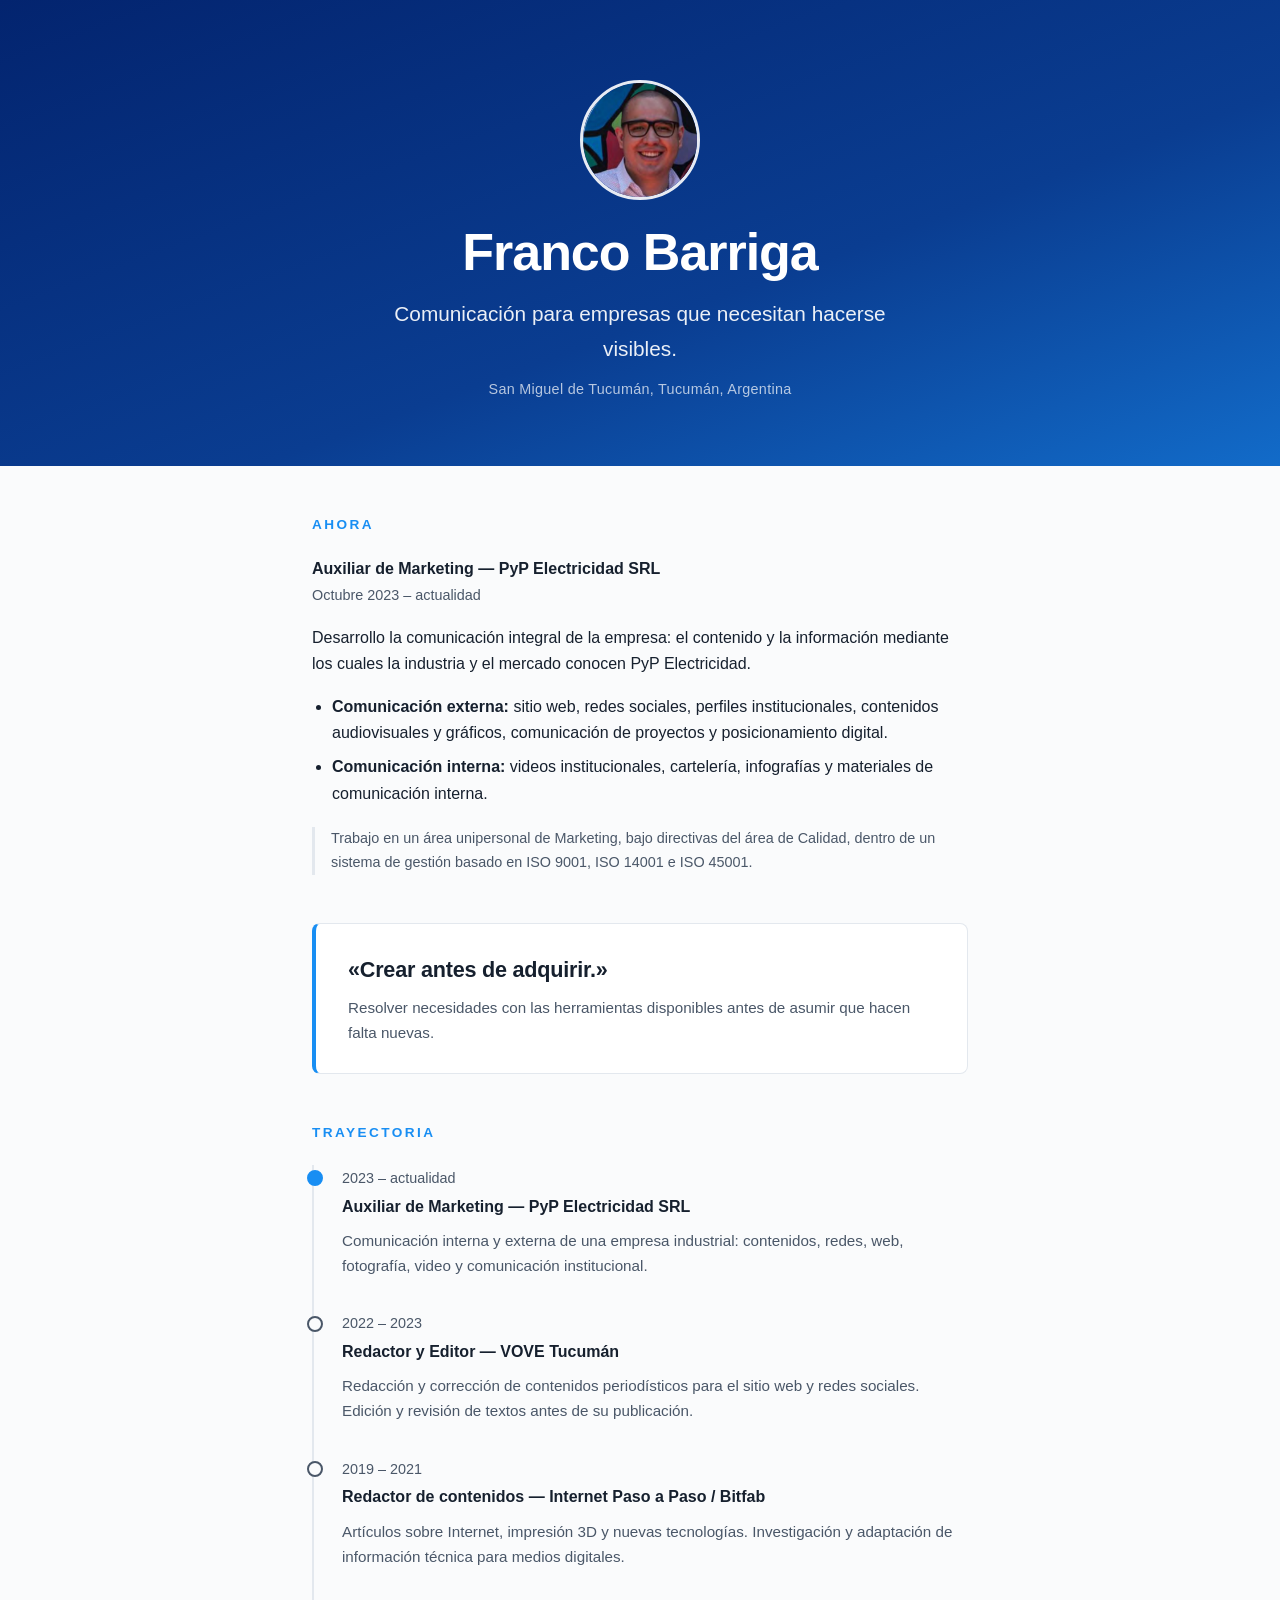
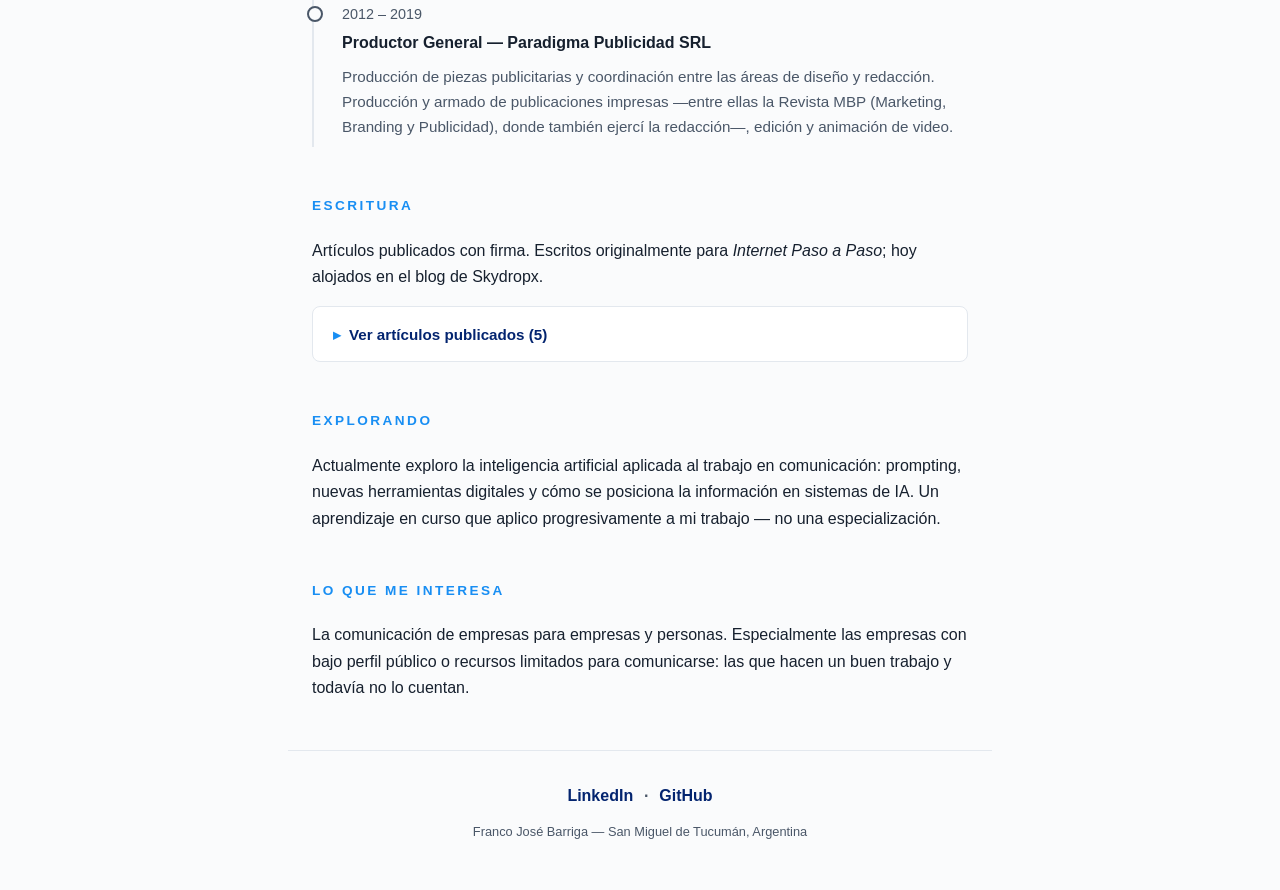
==== index.html @ 43a4e94f "Add files via upload" ====
<!DOCTYPE html>
<html lang="es">
<head>
  <meta charset="UTF-8">
  <meta name="viewport" content="width=device-width, initial-scale=1.0">
  <title>Franco Barriga — Comunicación y marketing</title>
  <meta name="description" content="Franco Barriga. Comunicación para empresas que necesitan hacerse visibles. Comunicación integral en PyP Electricidad, San Miguel de Tucumán, Argentina. Trayectoria en publicidad, redacción, periodismo y contenidos sobre tecnología.">
  <link rel="canonical" href="https://francobarriga.github.io/">
  <meta name="robots" content="index, follow">

  <!-- Open Graph -->
  <meta property="og:type" content="profile">
  <meta property="og:title" content="Franco Barriga — Comunicación y marketing">
  <meta property="og:description" content="Comunicación para empresas que necesitan hacerse visibles. Comunicación integral en PyP Electricidad, Tucumán, Argentina.">
  <meta property="og:url" content="https://francobarriga.github.io/">
  <meta property="og:locale" content="es_AR">
  <meta property="og:image" content="https://francobarriga.github.io/avatar.png">
  <meta property="profile:first_name" content="Franco">
  <meta property="profile:last_name" content="Barriga">

  <meta name="twitter:card" content="summary">
  <meta name="twitter:title" content="Franco Barriga — Comunicación y marketing">
  <meta name="twitter:description" content="Comunicación para empresas que necesitan hacerse visibles. Tucumán, Argentina.">

  <link rel="icon" type="image/svg+xml" href="favicon.svg">
  <link rel="stylesheet" href="styles.css">

  <script type="application/ld+json">
  {
    "@context": "https://schema.org",
    "@graph": [
      {
        "@type": "WebSite",
        "@id": "https://francobarriga.github.io/#website",
        "url": "https://francobarriga.github.io/",
        "name": "Franco Barriga",
        "inLanguage": "es"
      },
      {
        "@type": "ProfilePage",
        "@id": "https://francobarriga.github.io/#profilepage",
        "url": "https://francobarriga.github.io/",
        "name": "Franco Barriga — Comunicación y marketing",
        "isPartOf": { "@id": "https://francobarriga.github.io/#website" },
        "inLanguage": "es",
        "mainEntity": { "@id": "https://francobarriga.github.io/#person" }
      },
      {
        "@type": "Person",
        "@id": "https://francobarriga.github.io/#person",
        "name": "Franco José Barriga",
        "alternateName": "Franco Barriga",
        "url": "https://francobarriga.github.io/",
        "jobTitle": "Auxiliar de Marketing",
        "description": "Comunicación y marketing. Comunicación integral en PyP Electricidad, San Miguel de Tucumán, Argentina.",
        "image": "https://francobarriga.github.io/avatar.png",
        "worksFor": {
          "@type": "Organization",
          "name": "PyP Electricidad SRL",
          "url": "https://www.pypelectricidad.com.ar",
          "sameAs": "https://www.linkedin.com/company/pypelectricidad"
        },
        "address": {
          "@type": "PostalAddress",
          "addressLocality": "San Miguel de Tucumán",
          "addressRegion": "Tucumán",
          "addressCountry": "AR"
        },
        "knowsAbout": [
          "comunicación empresarial",
          "comunicación B2B",
          "comunicación industrial",
          "creación de contenidos",
          "redacción",
          "marketing digital",
          "periodismo digital"
        ],
        "sameAs": [
          "https://www.linkedin.com/in/francobarriga/",
          "https://github.com/francobarriga"
        ]
      }
    ]
  }
  </script>
</head>
<body>

  <header class="hero">
    <img class="avatar" src="avatar.png" alt="Franco Barriga" width="120" height="120">
    <h1>Franco Barriga</h1>
    <p class="tagline">Comunicación para empresas que necesitan hacerse visibles.</p>
    <p class="location">San Miguel de Tucumán, Tucumán, Argentina</p>
  </header>

  <main>

    <section id="ahora">
      <h2>Ahora</h2>
      <p class="role"><strong>Auxiliar de Marketing — PyP Electricidad SRL</strong><br>
      <span class="period">Octubre 2023 – actualidad</span></p>
      <p>Desarrollo la comunicación integral de la empresa: el contenido y la información mediante los cuales la industria y el mercado conocen PyP Electricidad.</p>
      <ul>
        <li><strong>Comunicación externa:</strong> sitio web, redes sociales, perfiles institucionales, contenidos audiovisuales y gráficos, comunicación de proyectos y posicionamiento digital.</li>
        <li><strong>Comunicación interna:</strong> videos institucionales, cartelería, infografías y materiales de comunicación interna.</li>
      </ul>
      <p class="note">Trabajo en un área unipersonal de Marketing, bajo directivas del área de Calidad, dentro de un sistema de gestión basado en ISO 9001, ISO 14001 e ISO 45001.</p>
    </section>

    <section id="principio">
      <blockquote>
        <p>«Crear antes de adquirir.»</p>
        <cite>Resolver necesidades con las herramientas disponibles antes de asumir que hacen falta nuevas.</cite>
      </blockquote>
    </section>

    <section id="trayectoria">
      <h2>Trayectoria</h2>
      <ol class="timeline">
        <li class="current">
          <span class="period">2023 – actualidad</span>
          <strong>Auxiliar de Marketing — PyP Electricidad SRL</strong>
          <p>Comunicación interna y externa de una empresa industrial: contenidos, redes, web, fotografía, video y comunicación institucional.</p>
        </li>
        <li>
          <span class="period">2022 – 2023</span>
          <strong>Redactor y Editor — VOVE Tucumán</strong>
          <p>Redacción y corrección de contenidos periodísticos para el sitio web y redes sociales. Edición y revisión de textos antes de su publicación.</p>
        </li>
        <li>
          <span class="period">2019 – 2021</span>
          <strong>Redactor de contenidos — Internet Paso a Paso / Bitfab</strong>
          <p>Artículos sobre Internet, impresión 3D y nuevas tecnologías. Investigación y adaptación de información técnica para medios digitales.</p>
        </li>
        <li>
          <span class="period">2012 – 2019</span>
          <strong>Productor General — Paradigma Publicidad SRL</strong>
          <p>Producción de piezas publicitarias y coordinación entre las áreas de diseño y redacción. Producción y armado de publicaciones impresas —entre ellas la Revista MBP (Marketing, Branding y Publicidad), donde también ejercí la redacción—, edición y animación de video.</p>
        </li>
      </ol>
    </section>

    <section id="escritura">
      <h2>Escritura</h2>
      <p>Artículos publicados con firma. Escritos originalmente para <em>Internet Paso a Paso</em>; hoy alojados en el blog de Skydropx.</p>
      <details class="articles-toggle">
        <summary>Ver artículos publicados (5)</summary>
        <ul class="articles">
          <li><a href="https://blog.skydropx.com/facturacion-electronica/" rel="noopener">Facturación electrónica: qué es y cómo se hace</a></li>
          <li><a href="https://blog.skydropx.com/webhook/" rel="noopener">Webhook: qué es y para qué sirve en tu negocio</a></li>
          <li><a href="https://blog.skydropx.com/google-academico/" rel="noopener">Google Académico: qué es y cómo filtrar resultados</a></li>
          <li><a href="https://blog.skydropx.com/formato-de-acta-constitutiva-de-una-empresa/" rel="noopener">Formato de acta constitutiva de una empresa</a></li>
          <li><a href="https://blog.skydropx.com/como-darse-de-alta-con-un-agente-aduanal/" rel="noopener">Cómo darse de alta con un agente aduanal</a></li>
        </ul>
      </details>
    </section>

    <section id="explorando">
      <h2>Explorando</h2>
      <p>Actualmente exploro la inteligencia artificial aplicada al trabajo en comunicación: prompting, nuevas herramientas digitales y cómo se posiciona la información en sistemas de IA. Un aprendizaje en curso que aplico progresivamente a mi trabajo — no una especialización.</p>
    </section>

    <section id="intereses">
      <h2>Lo que me interesa</h2>
      <p>La comunicación de empresas para empresas y personas. Especialmente las empresas con bajo perfil público o recursos limitados para comunicarse: las que hacen un buen trabajo y todavía no lo cuentan.</p>
    </section>

  </main>

  <footer>
    <p class="profiles">
      <a href="https://www.linkedin.com/in/francobarriga/" rel="noopener me">LinkedIn</a>
      <span aria-hidden="true">·</span>
      <a href="https://github.com/francobarriga" rel="noopener me">GitHub</a>
    </p>
    <p class="small">Franco José Barriga — San Miguel de Tucumán, Argentina</p>
  </footer>

</body>
</html>
---- styles.css ----
:root {
  --ink: #16202e;
  --ink-soft: #4a5768;
  --accent: #188ef3;
  --accent-dark: #03246f;
  --bg: #fafbfc;
  --bg-card: #ffffff;
  --line: #e3e8ee;
  --max: 44rem;
}

* { box-sizing: border-box; margin: 0; padding: 0; }

html { scroll-behavior: smooth; }

body {
  font-family: -apple-system, BlinkMacSystemFont, "Segoe UI", Roboto, "Helvetica Neue", Arial, sans-serif;
  color: var(--ink);
  background: var(--bg);
  line-height: 1.65;
  -webkit-font-smoothing: antialiased;
}

/* ---------- Hero ---------- */

.hero {
  background: linear-gradient(160deg, var(--accent-dark) 0%, #0a3d91 60%, var(--accent) 130%);
  color: #fff;
  text-align: center;
  padding: 5rem 1.5rem 4rem;
}

.avatar {
  width: 7.5rem;
  height: 7.5rem;
  margin: 0 auto 1.5rem;
  border-radius: 50%;
  border: 3px solid rgba(255, 255, 255, 0.9);
  display: block;
  object-fit: cover;
}

.hero h1 {
  font-size: clamp(2.25rem, 6vw, 3.25rem);
  font-weight: 800;
  letter-spacing: -0.02em;
  line-height: 1.1;
}

.tagline {
  margin-top: 1rem;
  font-size: clamp(1.05rem, 2.5vw, 1.3rem);
  font-weight: 400;
  color: rgba(255, 255, 255, 0.92);
  max-width: 34rem;
  margin-inline: auto;
}

.location {
  margin-top: 0.75rem;
  font-size: 0.9rem;
  color: rgba(255, 255, 255, 0.7);
  letter-spacing: 0.02em;
}

/* ---------- Layout ---------- */

main {
  max-width: var(--max);
  margin: 0 auto;
  padding: 0 1.5rem;
}

section {
  padding: 3rem 0 0;
}

h2 {
  font-size: 0.85rem;
  text-transform: uppercase;
  letter-spacing: 0.18em;
  color: var(--accent);
  margin-bottom: 1.25rem;
}

p + p, ul { margin-top: 1rem; }

ul { padding-left: 1.25rem; }
li { margin-top: 0.5rem; }

.role .period, .period {
  color: var(--ink-soft);
  font-size: 0.9rem;
}

.note {
  margin-top: 1.25rem;
  font-size: 0.9rem;
  color: var(--ink-soft);
  border-left: 3px solid var(--line);
  padding-left: 1rem;
}

a { color: var(--accent-dark); }
a:hover { color: var(--accent); }

/* ---------- Principio ---------- */

blockquote {
  background: var(--bg-card);
  border: 1px solid var(--line);
  border-left: 4px solid var(--accent);
  border-radius: 0.5rem;
  padding: 1.75rem 2rem;
}

blockquote p {
  font-size: 1.35rem;
  font-weight: 700;
  letter-spacing: -0.01em;
}

blockquote cite {
  display: block;
  margin-top: 0.5rem;
  font-style: normal;
  font-size: 0.95rem;
  color: var(--ink-soft);
}

/* ---------- Timeline ---------- */

.timeline {
  list-style: none;
  padding-left: 0;
}

.timeline li {
  position: relative;
  padding: 0 0 2rem 1.75rem;
  border-left: 2px solid var(--line);
  margin-top: 0;
}

.timeline li::before {
  content: "";
  position: absolute;
  left: -7px;
  top: 0.35rem;
  width: 12px;
  height: 12px;
  border-radius: 50%;
  background: var(--bg);
  border: 2px solid var(--ink-soft);
}

.timeline li.current::before {
  border-color: var(--accent);
  background: var(--accent);
}

.timeline li:last-child { padding-bottom: 0.5rem; }

.timeline strong { display: block; margin-top: 0.15rem; }
.timeline p { margin-top: 0.5rem; color: var(--ink-soft); font-size: 0.95rem; }

/* ---------- Artículos ---------- */

.articles-toggle {
  margin-top: 1rem;
  background: var(--bg-card);
  border: 1px solid var(--line);
  border-radius: 0.5rem;
}

.articles-toggle summary {
  cursor: pointer;
  padding: 0.9rem 1.25rem;
  font-weight: 600;
  font-size: 0.95rem;
  color: var(--accent-dark);
  list-style: none;
  display: flex;
  align-items: center;
  gap: 0.5rem;
  user-select: none;
}

.articles-toggle summary::before {
  content: "▸";
  color: var(--accent);
  transition: transform 0.15s ease;
}

.articles-toggle[open] summary::before {
  transform: rotate(90deg);
}

.articles-toggle summary:hover { color: var(--accent); }

.articles-toggle .articles {
  padding: 0 1.25rem 0.5rem;
  margin-top: 0;
}

.articles {
  list-style: none;
  padding-left: 0;
}

.articles li {
  padding: 0.65rem 0;
  border-bottom: 1px solid var(--line);
}

.articles li::before {
  content: "→";
  color: var(--accent);
  margin-right: 0.6rem;
}

.articles a { text-decoration: none; }
.articles a:hover { text-decoration: underline; }

/* ---------- Footer ---------- */

footer {
  max-width: var(--max);
  margin: 3rem auto 0;
  padding: 2rem 1.5rem 3rem;
  border-top: 1px solid var(--line);
  text-align: center;
}

.profiles { font-weight: 600; }
.profiles a { text-decoration: none; margin: 0 0.4rem; }
.profiles a:hover { text-decoration: underline; }
.profiles span { color: var(--ink-soft); }

.small {
  margin-top: 0.75rem;
  font-size: 0.8rem;
  color: var(--ink-soft);
}

/* ---------- Responsive / print ---------- */

@media (max-width: 480px) {
  .hero { padding: 3.5rem 1.25rem 3rem; }
  blockquote { padding: 1.25rem 1.25rem; }
}
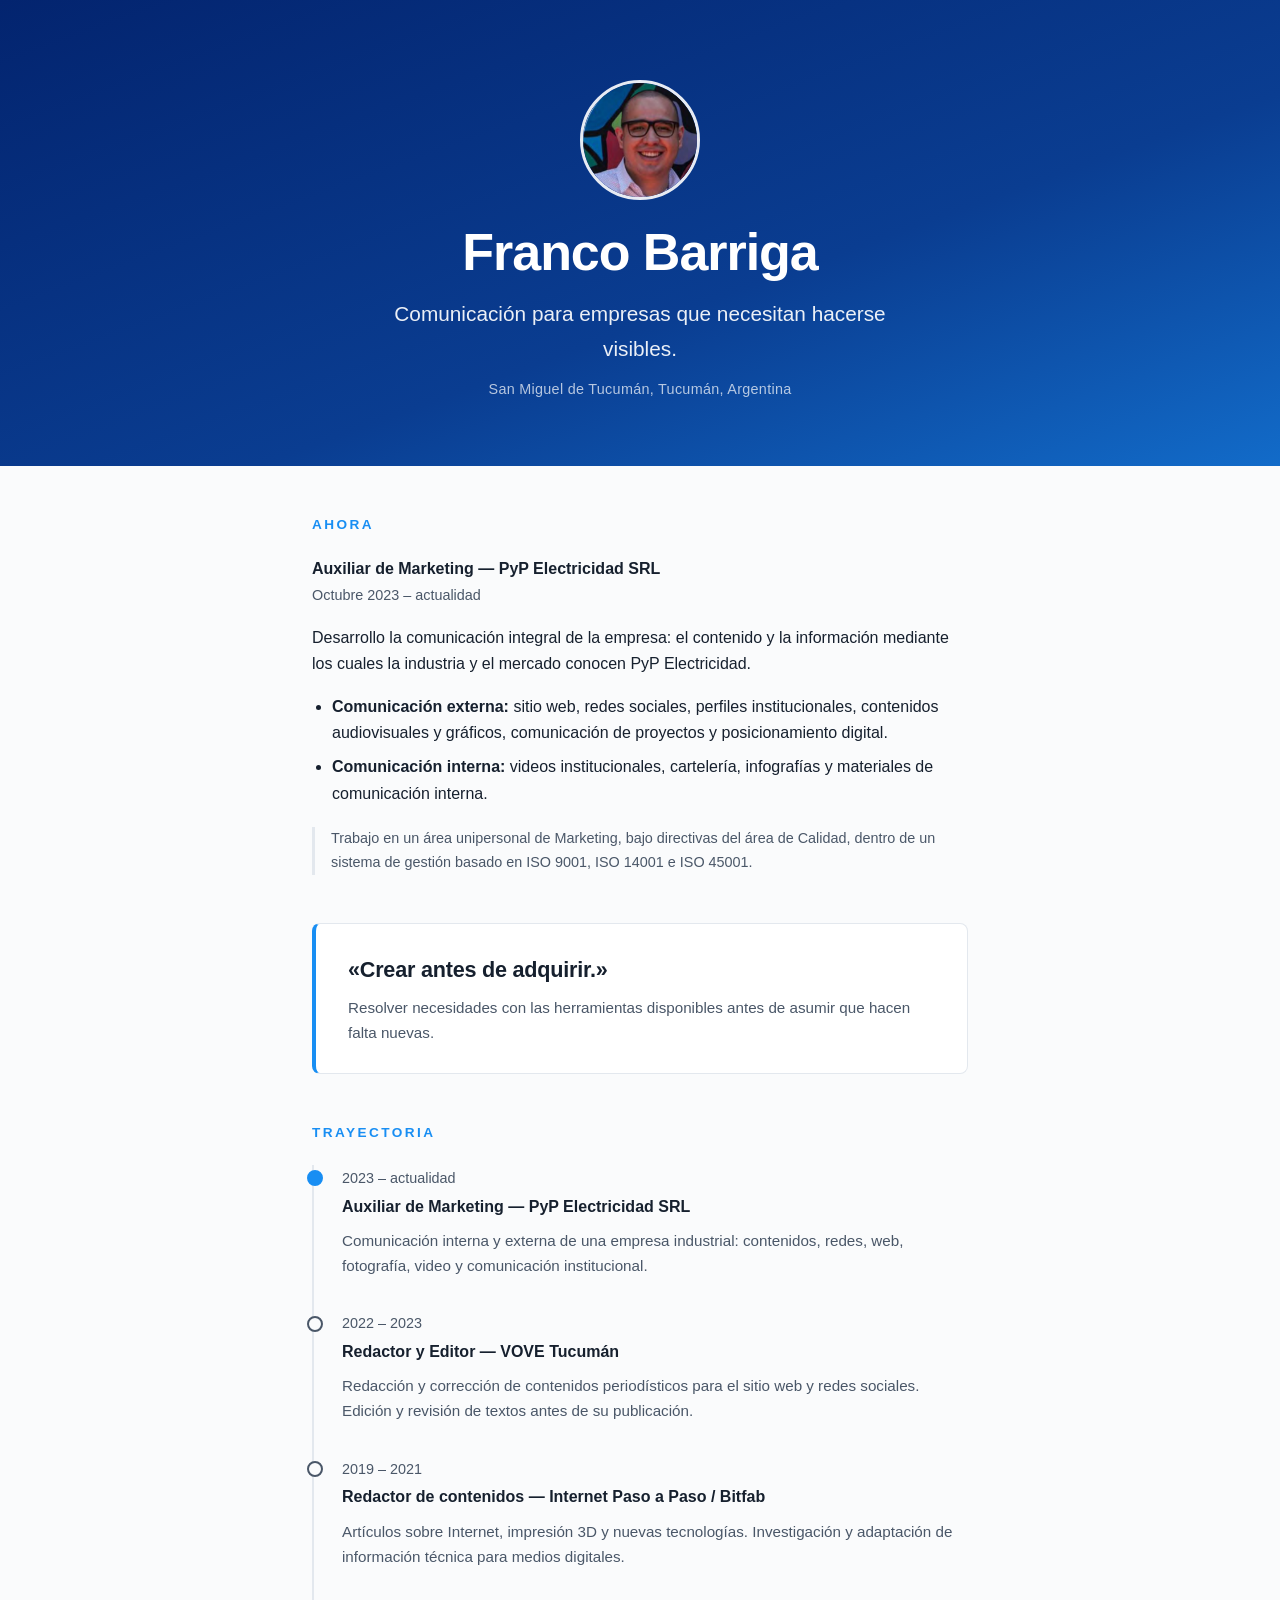
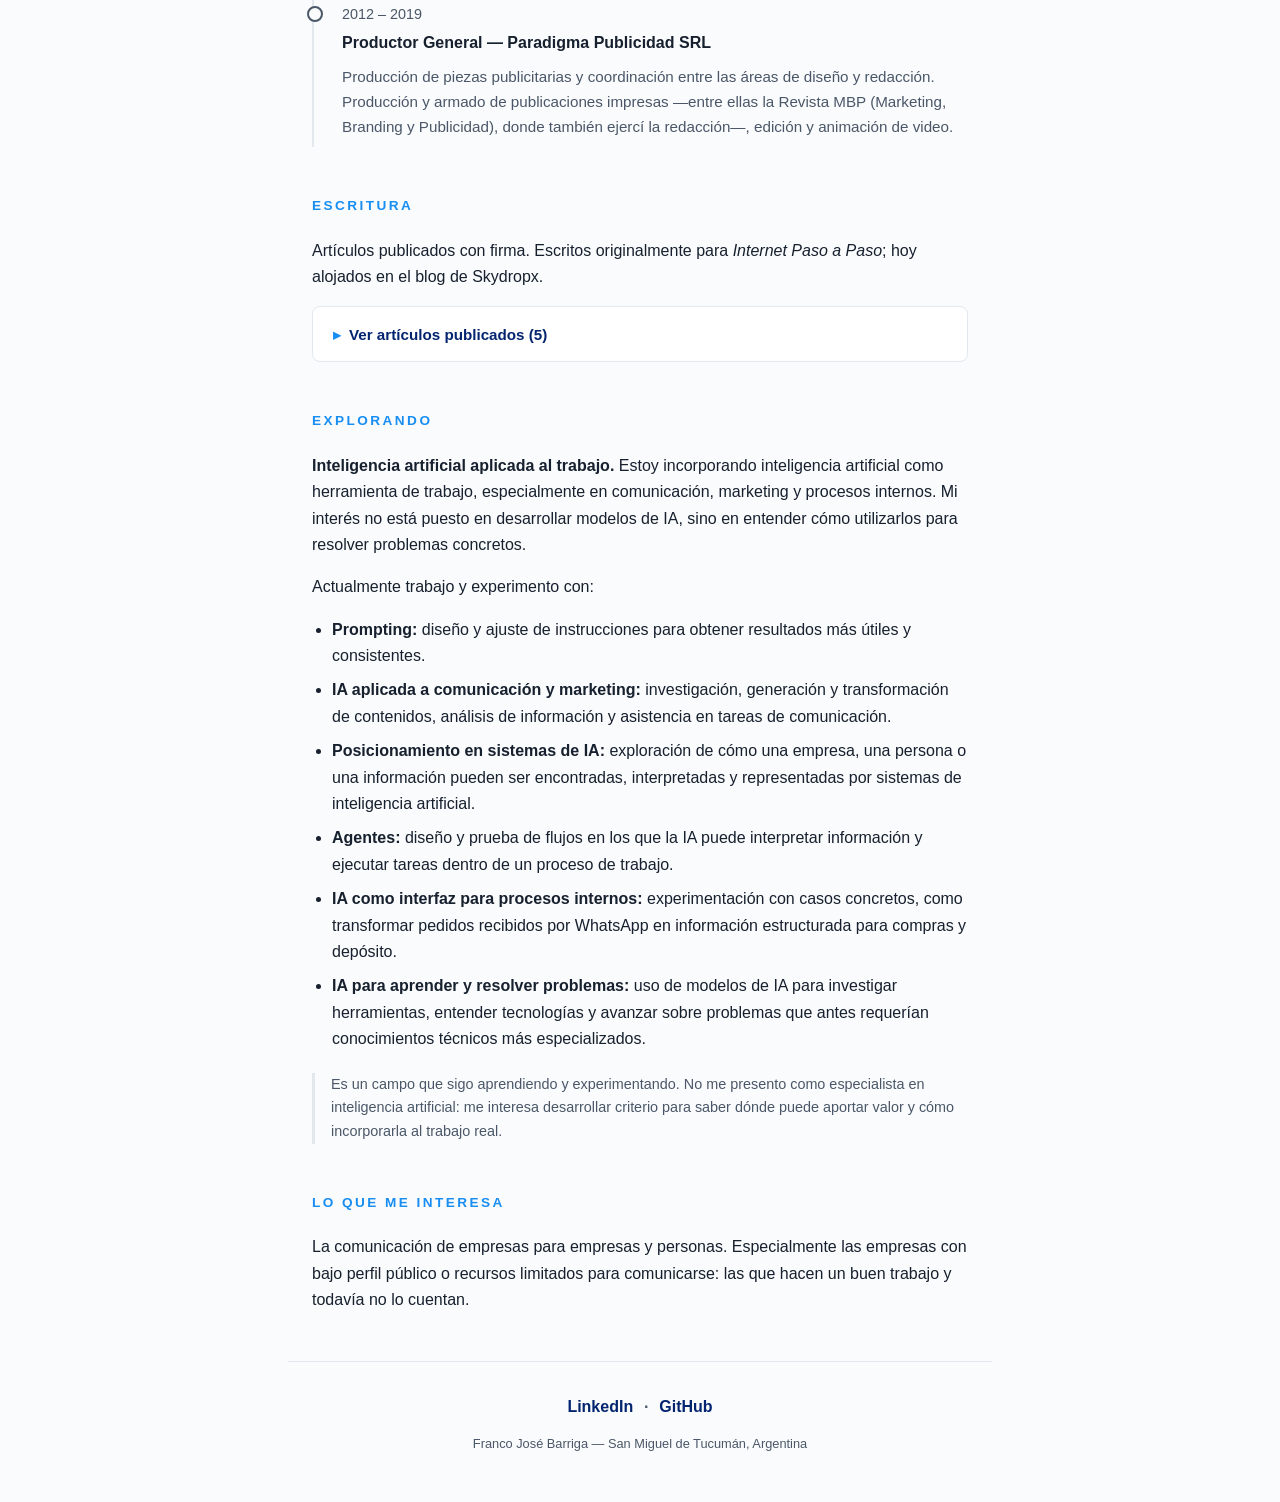
==== commit 26c31d5a: "Add files via upload" ====
--- a/index.html
+++ b/index.html
@@ -157,7 +157,17 @@
 
     <section id="explorando">
       <h2>Explorando</h2>
-      <p>Actualmente exploro la inteligencia artificial aplicada al trabajo en comunicación: prompting, nuevas herramientas digitales y cómo se posiciona la información en sistemas de IA. Un aprendizaje en curso que aplico progresivamente a mi trabajo — no una especialización.</p>
+      <p><strong>Inteligencia artificial aplicada al trabajo.</strong> Estoy incorporando inteligencia artificial como herramienta de trabajo, especialmente en comunicación, marketing y procesos internos. Mi interés no está puesto en desarrollar modelos de IA, sino en entender cómo utilizarlos para resolver problemas concretos.</p>
+      <p>Actualmente trabajo y experimento con:</p>
+      <ul>
+        <li><strong>Prompting:</strong> diseño y ajuste de instrucciones para obtener resultados más útiles y consistentes.</li>
+        <li><strong>IA aplicada a comunicación y marketing:</strong> investigación, generación y transformación de contenidos, análisis de información y asistencia en tareas de comunicación.</li>
+        <li><strong>Posicionamiento en sistemas de IA:</strong> exploración de cómo una empresa, una persona o una información pueden ser encontradas, interpretadas y representadas por sistemas de inteligencia artificial.</li>
+        <li><strong>Agentes:</strong> diseño y prueba de flujos en los que la IA puede interpretar información y ejecutar tareas dentro de un proceso de trabajo.</li>
+        <li><strong>IA como interfaz para procesos internos:</strong> experimentación con casos concretos, como transformar pedidos recibidos por WhatsApp en información estructurada para compras y depósito.</li>
+        <li><strong>IA para aprender y resolver problemas:</strong> uso de modelos de IA para investigar herramientas, entender tecnologías y avanzar sobre problemas que antes requerían conocimientos técnicos más especializados.</li>
+      </ul>
+      <p class="note">Es un campo que sigo aprendiendo y experimentando. No me presento como especialista en inteligencia artificial: me interesa desarrollar criterio para saber dónde puede aportar valor y cómo incorporarla al trabajo real.</p>
     </section>
 
     <section id="intereses">
